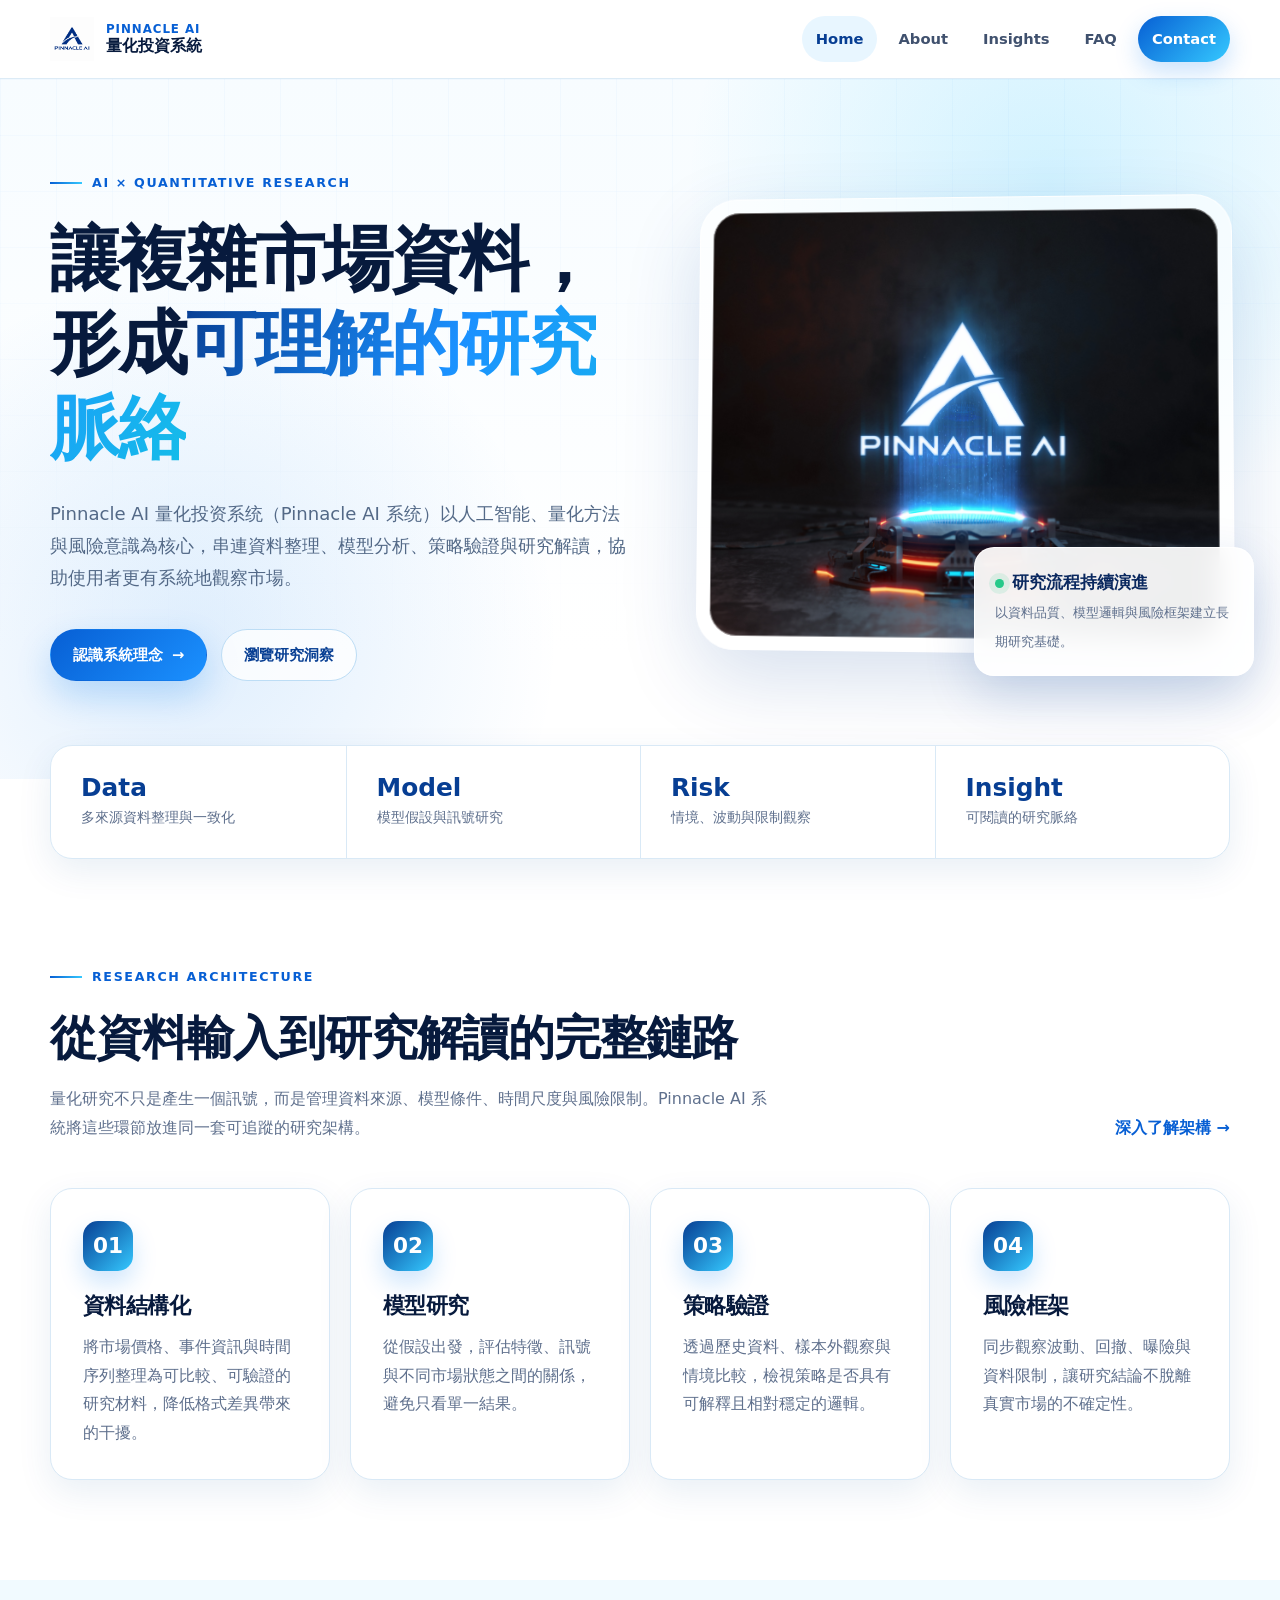
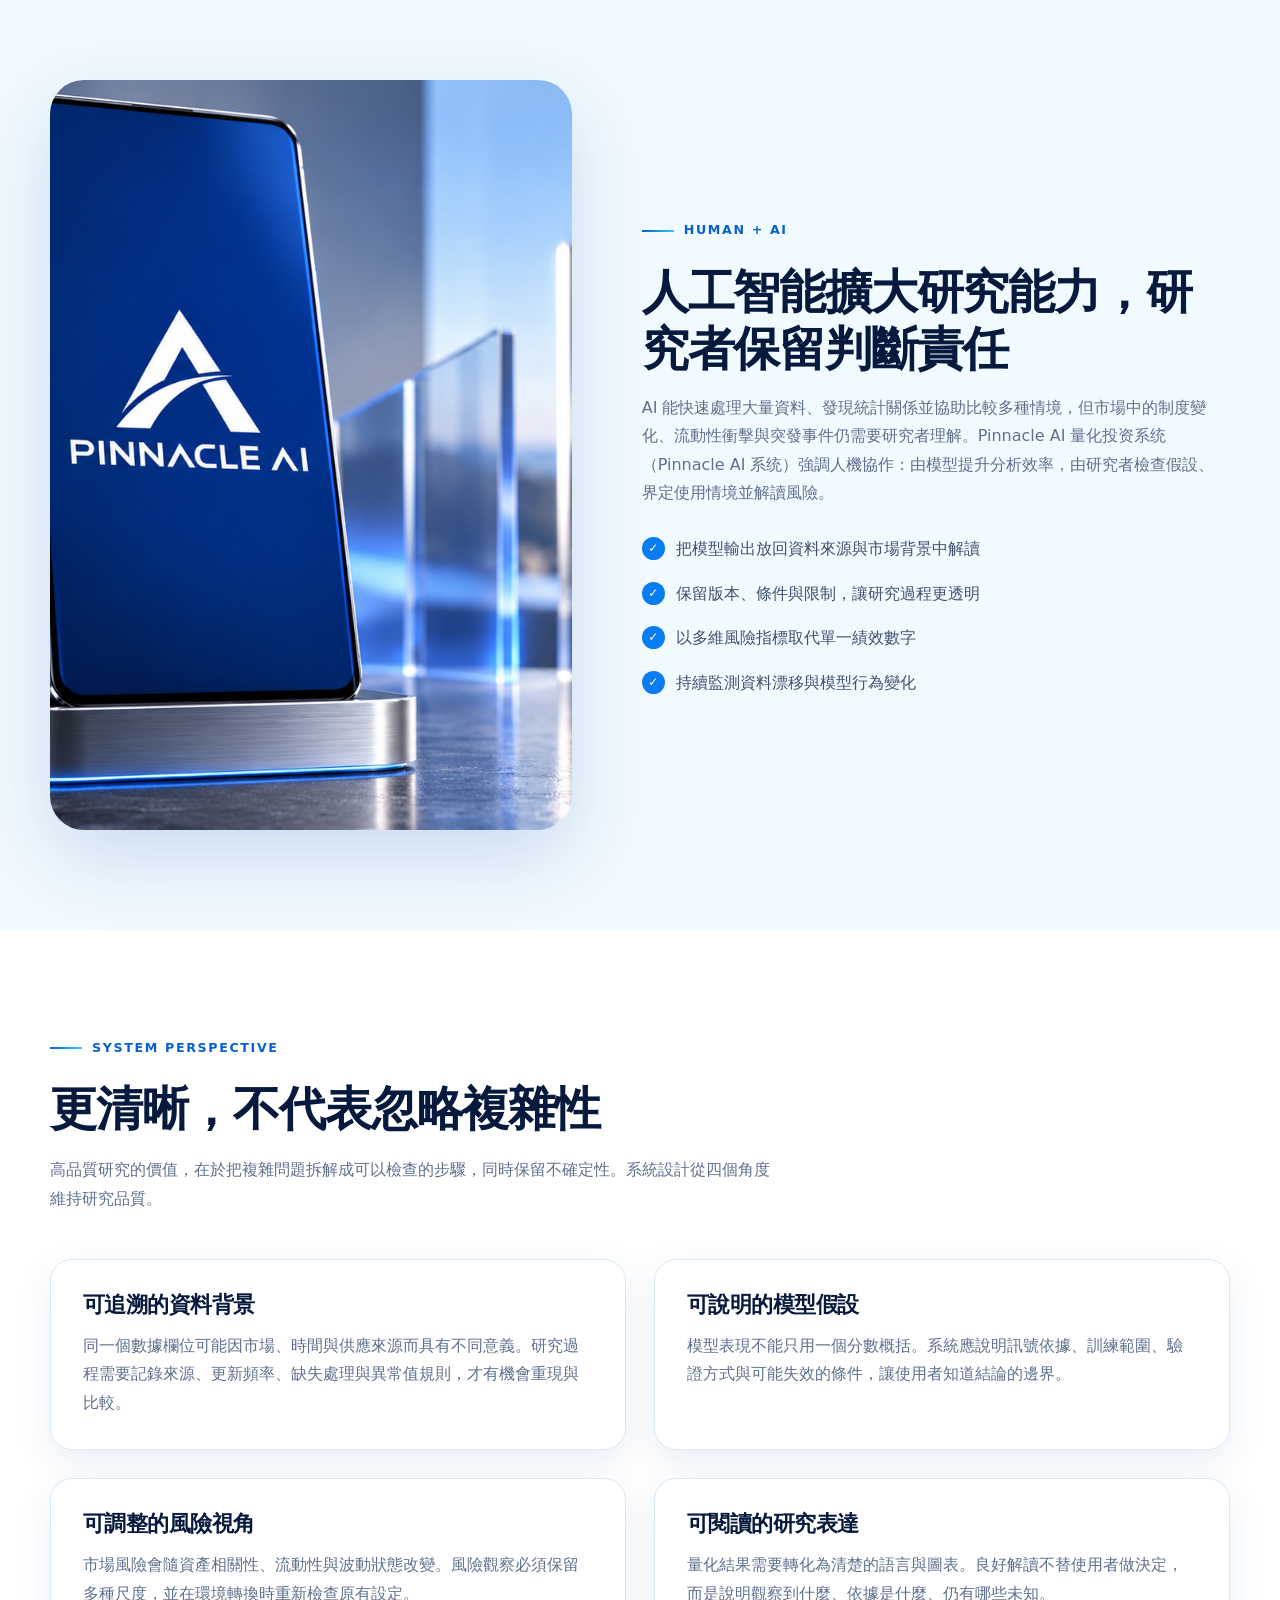
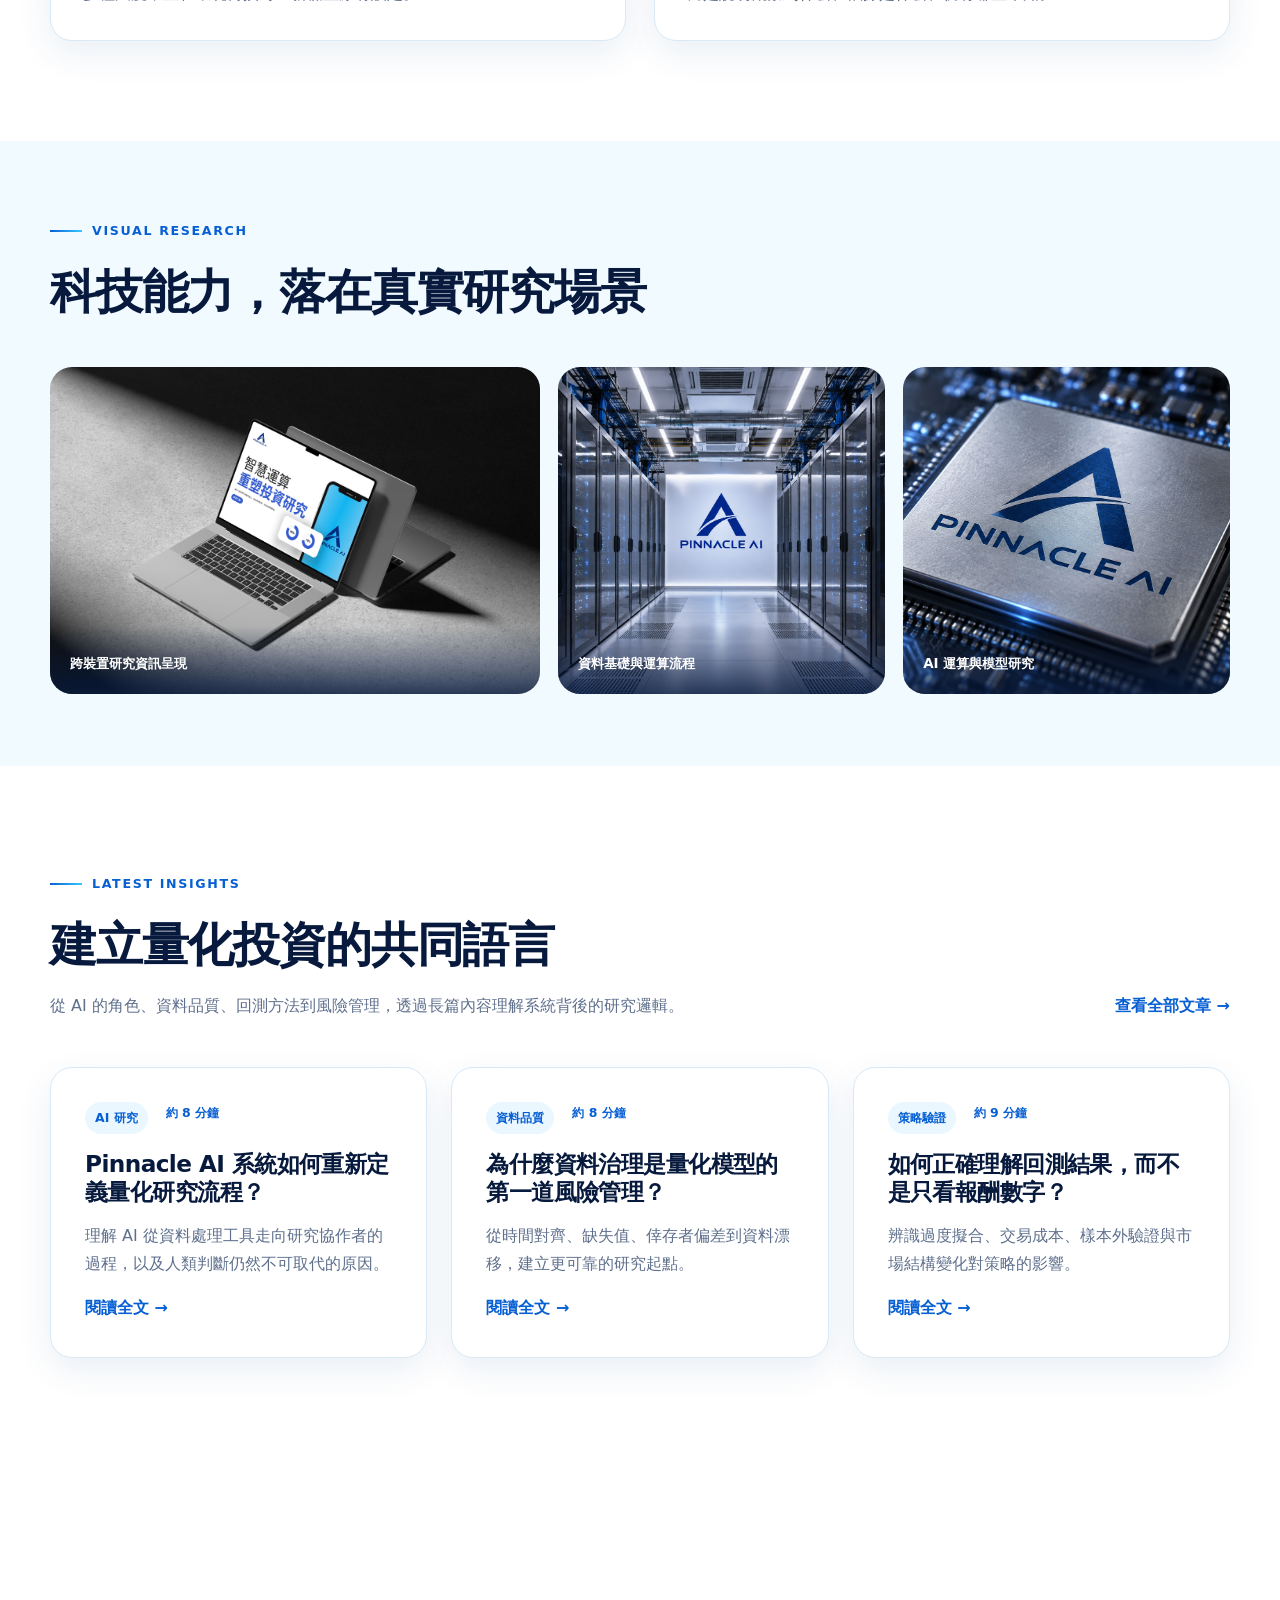
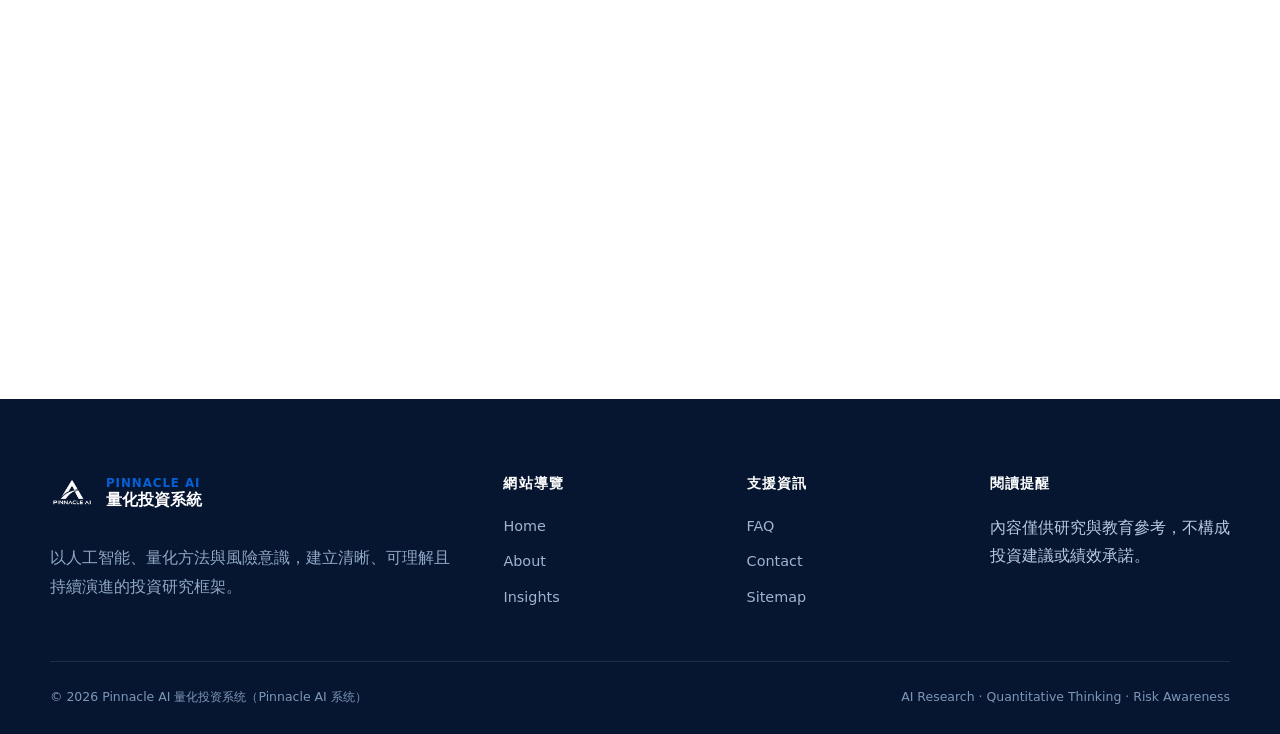
==== index.html @ a8a754fa "Add files via upload" ====
<!doctype html>
<html lang="zh-Hant-TW">
<head>
  <meta charset="utf-8">
  <meta name="viewport" content="width=device-width, initial-scale=1">
  <title>Pinnacle AI 量化投资系统（Pinnacle AI 系统）｜AI 驅動的量化研究新視野</title>
  <meta name="description" content="認識 Pinnacle AI 量化投资系统（Pinnacle AI 系统）如何整合資料處理、模型研究、風險觀察與策略驗證，建立更有脈絡的量化投資研究流程。">
  <meta name="keywords" content="Pinnacle AI 量化投资系统,Pinnacle AI 系统,量化投資,人工智能,金融科技,策略研究">
  <meta name="robots" content="index,follow,max-image-preview:large">
  <link rel="canonical" href="https://Pinnacleai-review.github.io/">
  <link rel="icon" type="image/png" href="images/LOGO-1.png">
  <meta property="og:type" content="website">
  <meta property="og:locale" content="zh_TW">
  <meta property="og:title" content="Pinnacle AI 量化投资系统（Pinnacle AI 系统）｜AI 量化研究平台">
  <meta property="og:description" content="從資料到模型，從風險到驗證，以清晰流程理解 AI 驅動的量化投資研究。">
  <meta property="og:url" content="https://Pinnacleai-review.github.io/">
  <meta property="og:image" content="https://Pinnacleai-review.github.io/images/1.png">
  <meta name="twitter:card" content="summary_large_image">
  <meta name="twitter:title" content="Pinnacle AI 量化投资系统（Pinnacle AI 系统）">
  <meta name="twitter:description" content="建立資料、模型、風險與研究者之間的清晰連結。">
  <meta name="twitter:image" content="https://Pinnacleai-review.github.io/images/1.png">
  <link rel="stylesheet" href="css/style.css">
  <script type="application/ld+json">
  {"@context":"https://schema.org","@type":"WebSite","name":"Pinnacle AI 量化投资系统（Pinnacle AI 系统）","url":"https://Pinnacleai-review.github.io/","inLanguage":"zh-Hant-TW","description":"AI 驅動的量化投資研究與知識平台","publisher":{"@type":"Organization","name":"Pinnacle AI 量化投资系统（Pinnacle AI 系统）","logo":{"@type":"ImageObject","url":"https://Pinnacleai-review.github.io/images/LOGO-1.png"}}}
  </script>
</head>
<body>
  <a class="skip-link" href="#main">跳至主要內容</a>
  <header class="site-header">
    <div class="container nav-wrap">
      <a class="brand" href="index.html" aria-label="Pinnacle AI 首頁">
        <img src="images/LOGO.png" alt="Pinnacle AI 標誌">
        <span class="brand-copy"><span>PINNACLE AI</span><strong>量化投資系統</strong></span>
      </a>
      <button class="menu-toggle" type="button" aria-label="開啟導覽選單" aria-expanded="false" aria-controls="main-navigation"><span></span><span></span><span></span></button>
      <nav class="main-nav" id="main-navigation" aria-label="主要導覽">
        <a href="index.html" aria-current="page">Home</a>
        <a href="about.html">About</a>
        <a href="insights.html">Insights</a>
        <a href="faq.html">FAQ</a>
        <a class="nav-cta" href="contact.html">Contact</a>
      </nav>
    </div>
  </header>

  <main id="main">
    <section class="hero">
      <div class="container hero-inner">
        <div>
          <div class="eyebrow">AI × Quantitative Research</div>
          <h1 class="hero-title">讓複雜市場資料，形成<span>可理解的研究脈絡</span></h1>
          <p class="hero-lead">Pinnacle AI 量化投资系统（Pinnacle AI 系统）以人工智能、量化方法與風險意識為核心，串連資料整理、模型分析、策略驗證與研究解讀，協助使用者更有系統地觀察市場。</p>
          <div class="button-row">
            <a class="btn btn-primary" href="about.html">認識系統理念 <span aria-hidden="true">→</span></a>
            <a class="btn btn-secondary" href="insights.html">瀏覽研究洞察</a>
          </div>
        </div>
        <div class="hero-visual reveal">
          <div class="hero-frame"><img src="images/1.png" alt="Pinnacle AI 量化投資科技視覺" width="900" height="760"></div>
          <div class="float-card"><strong><span class="pulse-dot"></span>研究流程持續演進</strong><span>以資料品質、模型邏輯與風險框架建立長期研究基礎。</span></div>
        </div>
      </div>
    </section>

    <div class="container trust-strip reveal" aria-label="系統研究重點">
      <div class="trust-grid">
        <div class="trust-item"><b>Data</b><span>多來源資料整理與一致化</span></div>
        <div class="trust-item"><b>Model</b><span>模型假設與訊號研究</span></div>
        <div class="trust-item"><b>Risk</b><span>情境、波動與限制觀察</span></div>
        <div class="trust-item"><b>Insight</b><span>可閱讀的研究脈絡</span></div>
      </div>
    </div>

    <section class="section">
      <div class="container">
        <div class="section-head reveal">
          <div><div class="eyebrow">Research Architecture</div><h2>從資料輸入到研究解讀的完整鏈路</h2><p>量化研究不只是產生一個訊號，而是管理資料來源、模型條件、時間尺度與風險限制。Pinnacle AI 系統將這些環節放進同一套可追蹤的研究架構。</p></div>
          <a class="text-link" href="about.html">深入了解架構 →</a>
        </div>
        <div class="grid-4">
          <article class="card reveal"><div class="icon-box">01</div><h3>資料結構化</h3><p>將市場價格、事件資訊與時間序列整理為可比較、可驗證的研究材料，降低格式差異帶來的干擾。</p></article>
          <article class="card reveal"><div class="icon-box">02</div><h3>模型研究</h3><p>從假設出發，評估特徵、訊號與不同市場狀態之間的關係，避免只看單一結果。</p></article>
          <article class="card reveal"><div class="icon-box">03</div><h3>策略驗證</h3><p>透過歷史資料、樣本外觀察與情境比較，檢視策略是否具有可解釋且相對穩定的邏輯。</p></article>
          <article class="card reveal"><div class="icon-box">04</div><h3>風險框架</h3><p>同步觀察波動、回撤、曝險與資料限制，讓研究結論不脫離真實市場的不確定性。</p></article>
        </div>
      </div>
    </section>

    <section class="section surface">
      <div class="container feature-split">
        <div class="media-panel reveal"><img src="images/2.png" alt="Pinnacle AI 多螢幕資料研究環境" width="1000" height="750"></div>
        <div class="copy-block reveal">
          <div class="eyebrow">Human + AI</div>
          <h2>人工智能擴大研究能力，研究者保留判斷責任</h2>
          <p>AI 能快速處理大量資料、發現統計關係並協助比較多種情境，但市場中的制度變化、流動性衝擊與突發事件仍需要研究者理解。Pinnacle AI 量化投资系统（Pinnacle AI 系统）強調人機協作：由模型提升分析效率，由研究者檢查假設、界定使用情境並解讀風險。</p>
          <ul class="check-list">
            <li>把模型輸出放回資料來源與市場背景中解讀</li>
            <li>保留版本、條件與限制，讓研究過程更透明</li>
            <li>以多維風險指標取代單一績效數字</li>
            <li>持續監測資料漂移與模型行為變化</li>
          </ul>
        </div>
      </div>
    </section>

    <section class="section">
      <div class="container">
        <div class="section-head reveal">
          <div><div class="eyebrow">System Perspective</div><h2>更清晰，不代表忽略複雜性</h2><p>高品質研究的價值，在於把複雜問題拆解成可以檢查的步驟，同時保留不確定性。系統設計從四個角度維持研究品質。</p></div>
        </div>
        <div class="grid-2">
          <article class="card reveal"><h3>可追溯的資料背景</h3><p>同一個數據欄位可能因市場、時間與供應來源而具有不同意義。研究過程需要記錄來源、更新頻率、缺失處理與異常值規則，才有機會重現與比較。</p></article>
          <article class="card reveal"><h3>可說明的模型假設</h3><p>模型表現不能只用一個分數概括。系統應說明訊號依據、訓練範圍、驗證方式與可能失效的條件，讓使用者知道結論的邊界。</p></article>
          <article class="card reveal"><h3>可調整的風險視角</h3><p>市場風險會隨資產相關性、流動性與波動狀態改變。風險觀察必須保留多種尺度，並在環境轉換時重新檢查原有設定。</p></article>
          <article class="card reveal"><h3>可閱讀的研究表達</h3><p>量化結果需要轉化為清楚的語言與圖表。良好解讀不替使用者做決定，而是說明觀察到什麼、依據是什麼、仍有哪些未知。</p></article>
        </div>
      </div>
    </section>

    <section class="section-sm surface">
      <div class="container">
        <div class="section-head reveal"><div><div class="eyebrow">Visual Research</div><h2>科技能力，落在真實研究場景</h2></div></div>
        <div class="image-ribbon">
          <figure class="reveal"><img src="images/3.png" alt="Pinnacle AI 電腦研究介面" width="1000" height="620"><figcaption>跨裝置研究資訊呈現</figcaption></figure>
          <figure class="reveal"><img src="images/4.png" alt="Pinnacle AI 伺服器資料環境" width="800" height="800"><figcaption>資料基礎與運算流程</figcaption></figure>
          <figure class="reveal"><img src="images/5.png" alt="Pinnacle AI 晶片科技視覺" width="800" height="800"><figcaption>AI 運算與模型研究</figcaption></figure>
        </div>
      </div>
    </section>

    <section class="section">
      <div class="container">
        <div class="section-head reveal">
          <div><div class="eyebrow">Latest Insights</div><h2>建立量化投資的共同語言</h2><p>從 AI 的角色、資料品質、回測方法到風險管理，透過長篇內容理解系統背後的研究邏輯。</p></div>
          <a class="text-link" href="insights.html">查看全部文章 →</a>
        </div>
        <div class="grid-3">
          <article class="article-card reveal"><div class="article-card-body"><div class="article-meta"><span class="article-tag">AI 研究</span><span>約 8 分鐘</span></div><h3>Pinnacle AI 系統如何重新定義量化研究流程？</h3><p>理解 AI 從資料處理工具走向研究協作者的過程，以及人類判斷仍然不可取代的原因。</p><a class="text-link" href="insight-1.html">閱讀全文 →</a></div></article>
          <article class="article-card reveal"><div class="article-card-body"><div class="article-meta"><span class="article-tag">資料品質</span><span>約 8 分鐘</span></div><h3>為什麼資料治理是量化模型的第一道風險管理？</h3><p>從時間對齊、缺失值、倖存者偏差到資料漂移，建立更可靠的研究起點。</p><a class="text-link" href="insight-2.html">閱讀全文 →</a></div></article>
          <article class="article-card reveal"><div class="article-card-body"><div class="article-meta"><span class="article-tag">策略驗證</span><span>約 9 分鐘</span></div><h3>如何正確理解回測結果，而不是只看報酬數字？</h3><p>辨識過度擬合、交易成本、樣本外驗證與市場結構變化對策略的影響。</p><a class="text-link" href="insight-3.html">閱讀全文 →</a></div></article>
        </div>
      </div>
    </section>

    <section class="section-sm">
      <div class="container cta-band reveal">
        <h2>從一套清晰的研究框架開始理解 AI 與量化投資</h2>
        <p>瀏覽完整 Insights，或透過常見問題快速了解 Pinnacle AI 量化投资系统（Pinnacle AI 系统）的定位、方法與使用邊界。</p>
        <div class="button-row"><a class="btn btn-primary" href="insights.html">探索 Insights</a><a class="btn btn-secondary" href="faq.html">閱讀常見問題</a></div>
      </div>
    </section>
  </main>

  <footer class="site-footer">
    <div class="container">
      <div class="footer-grid">
        <div class="footer-brand"><a class="brand" href="index.html"><img src="images/LOGO-3.png" alt="Pinnacle AI 白色標誌"><span class="brand-copy"><span>PINNACLE AI</span><strong>量化投資系統</strong></span></a><p>以人工智能、量化方法與風險意識，建立清晰、可理解且持續演進的投資研究框架。</p></div>
        <div><div class="footer-title">網站導覽</div><div class="footer-links"><a href="index.html">Home</a><a href="about.html">About</a><a href="insights.html">Insights</a></div></div>
        <div><div class="footer-title">支援資訊</div><div class="footer-links"><a href="faq.html">FAQ</a><a href="contact.html">Contact</a><a href="sitemap.xml">Sitemap</a></div></div>
        <div><div class="footer-title">閱讀提醒</div><div class="footer-links"><span>內容僅供研究與教育參考，不構成投資建議或績效承諾。</span></div></div>
      </div>
      <div class="footer-bottom"><span>© <span data-year></span> Pinnacle AI 量化投资系统（Pinnacle AI 系统）</span><span>AI Research · Quantitative Thinking · Risk Awareness</span></div>
    </div>
  </footer>
  <script src="js/main.js" defer></script>
</body>
</html>
---- css/style.css ----
:root {
  --blue-950: #071a3d;
  --blue-900: #0a285f;
  --blue-800: #073e93;
  --blue-700: #075fd4;
  --blue-600: #087cf0;
  --blue-500: #1b91ff;
  --cyan-400: #35c9ff;
  --sky-100: #dff4ff;
  --sky-50: #f1faff;
  --ink: #11213f;
  --muted: #5f708d;
  --line: #d9e9f6;
  --white: #ffffff;
  --shadow-sm: 0 12px 35px rgba(16, 80, 145, 0.09);
  --shadow-lg: 0 28px 80px rgba(7, 62, 147, 0.16);
  --radius-sm: 14px;
  --radius-md: 22px;
  --radius-lg: 34px;
  --container: 1180px;
}

* { box-sizing: border-box; }

html { scroll-behavior: smooth; }

body {
  margin: 0;
  color: var(--ink);
  background: var(--white);
  font-family: "Noto Sans TC", "PingFang TC", "Microsoft JhengHei", system-ui, sans-serif;
  font-size: 16px;
  line-height: 1.78;
  -webkit-font-smoothing: antialiased;
}

body.menu-open { overflow: hidden; }

img { display: block; max-width: 100%; }
a { color: inherit; text-decoration: none; }
button, input, textarea, select { font: inherit; }
button { cursor: pointer; }

.skip-link {
  position: fixed;
  z-index: 999;
  top: 10px;
  left: 10px;
  transform: translateY(-150%);
  padding: 10px 16px;
  color: #fff;
  background: var(--blue-800);
  border-radius: 8px;
}
.skip-link:focus { transform: translateY(0); }

.container { width: min(calc(100% - 40px), var(--container)); margin-inline: auto; }
.narrow { width: min(calc(100% - 40px), 840px); margin-inline: auto; }
.section { padding: 100px 0; }
.section-sm { padding: 72px 0; }
.surface { background: var(--sky-50); }
.dark-surface { color: #fff; background: var(--blue-950); }

.site-header {
  position: sticky;
  z-index: 100;
  top: 0;
  border-bottom: 1px solid rgba(217, 233, 246, 0.9);
  background: rgba(255, 255, 255, 0.91);
  backdrop-filter: blur(18px);
}

.nav-wrap { display: flex; min-height: 78px; align-items: center; justify-content: space-between; gap: 24px; }
.brand { display: inline-flex; align-items: center; gap: 12px; font-weight: 900; color: var(--blue-950); }
.brand img { width: 44px; height: 44px; object-fit: contain; }
.brand-copy { line-height: 1.15; }
.brand-copy span { display: block; font-size: .74rem; color: var(--blue-700); letter-spacing: .08em; }
.brand-copy strong { display: block; font-size: .98rem; }

.main-nav { display: flex; align-items: center; gap: 7px; }
.main-nav a { padding: 10px 14px; color: #40516e; font-size: .92rem; font-weight: 700; border-radius: 999px; transition: .2s ease; }
.main-nav a:hover, .main-nav a[aria-current="page"] { color: var(--blue-800); background: #e8f6ff; }
.main-nav .nav-cta { color: #fff; background: linear-gradient(135deg, var(--blue-700), var(--cyan-400)); box-shadow: 0 10px 25px rgba(8, 124, 240, .22); }
.main-nav .nav-cta:hover, .main-nav .nav-cta[aria-current="page"] { color: #fff; background: linear-gradient(135deg, var(--blue-800), var(--blue-500)); }
.menu-toggle { display: none; width: 44px; height: 44px; padding: 0; border: 0; border-radius: 12px; background: var(--sky-50); }
.menu-toggle span { display: block; width: 21px; height: 2px; margin: 5px auto; background: var(--blue-900); transition: .2s ease; }

.hero {
  position: relative;
  min-height: 700px;
  overflow: hidden;
  background:
    radial-gradient(circle at 82% 15%, rgba(53, 201, 255, .2), transparent 30%),
    radial-gradient(circle at 15% 80%, rgba(8, 124, 240, .13), transparent 30%),
    linear-gradient(180deg, #f7fcff 0%, #ffffff 82%);
}
.hero::before {
  content: "";
  position: absolute;
  inset: 0;
  opacity: .38;
  background-image: linear-gradient(rgba(8,124,240,.08) 1px, transparent 1px), linear-gradient(90deg, rgba(8,124,240,.08) 1px, transparent 1px);
  background-size: 56px 56px;
  mask-image: linear-gradient(to bottom, #000, transparent 90%);
}
.hero-inner { position: relative; display: grid; min-height: 700px; grid-template-columns: 1.04fr .96fr; align-items: center; gap: 64px; padding: 78px 0 90px; }
.eyebrow { display: inline-flex; align-items: center; gap: 10px; margin-bottom: 22px; color: var(--blue-700); font-size: .79rem; font-weight: 900; letter-spacing: .13em; text-transform: uppercase; }
.eyebrow::before { content: ""; width: 32px; height: 2px; background: linear-gradient(90deg, var(--blue-700), var(--cyan-400)); }
h1, h2, h3 { margin: 0; color: var(--blue-950); line-height: 1.2; letter-spacing: -.025em; }
h1 { max-width: 770px; font-size: clamp(2.45rem, 5.5vw, 5.1rem); }
h2 { font-size: clamp(2rem, 3.7vw, 3.25rem); }
h3 { font-size: 1.35rem; }
.hero-title span, .gradient-text { color: transparent; background: linear-gradient(120deg, var(--blue-800), var(--blue-500) 50%, #15bde9); -webkit-background-clip: text; background-clip: text; }
.hero-lead { max-width: 690px; margin: 28px 0 0; color: #536987; font-size: 1.13rem; }
.button-row { display: flex; flex-wrap: wrap; gap: 14px; margin-top: 34px; }
.btn { display: inline-flex; min-height: 50px; align-items: center; justify-content: center; gap: 9px; padding: 12px 22px; border: 1px solid transparent; border-radius: 999px; font-size: .92rem; font-weight: 800; transition: .22s ease; }
.btn-primary { color: #fff; background: linear-gradient(135deg, var(--blue-700), var(--blue-500)); box-shadow: 0 15px 35px rgba(8, 124, 240, .24); }
.btn-primary:hover { transform: translateY(-2px); box-shadow: 0 18px 42px rgba(8, 124, 240, .31); }
.btn-secondary { color: var(--blue-800); border-color: #bdddf5; background: rgba(255,255,255,.78); }
.btn-secondary:hover { border-color: var(--blue-500); background: #fff; }

.hero-visual { position: relative; }
.hero-frame { position: relative; overflow: hidden; aspect-ratio: 1.08 / .92; padding: 13px; border: 1px solid rgba(255,255,255,.88); border-radius: 38px; background: rgba(255,255,255,.6); box-shadow: var(--shadow-lg); transform: perspective(1000px) rotateY(-3deg) rotateX(2deg); }
.hero-frame img { width: 100%; height: 100%; object-fit: cover; border-radius: 27px; }
.hero-frame::after { content: ""; position: absolute; inset: 13px; border: 1px solid rgba(255,255,255,.4); border-radius: 27px; pointer-events: none; }
.float-card { position: absolute; right: -24px; bottom: -25px; width: min(280px, 72%); padding: 20px; border: 1px solid rgba(255,255,255,.88); border-radius: 20px; background: rgba(255,255,255,.93); box-shadow: 0 18px 50px rgba(7,62,147,.18); backdrop-filter: blur(14px); }
.float-card strong { display: block; color: var(--blue-900); font-size: 1.05rem; }
.float-card span { color: var(--muted); font-size: .84rem; }
.pulse-dot { display: inline-block; width: 9px; height: 9px; margin-right: 8px; border-radius: 50%; background: #25c989; box-shadow: 0 0 0 6px rgba(37,201,137,.12); }

.trust-strip { position: relative; margin-top: -34px; }
.trust-grid { display: grid; grid-template-columns: repeat(4, 1fr); border: 1px solid var(--line); border-radius: var(--radius-md); background: #fff; box-shadow: var(--shadow-sm); }
.trust-item { padding: 27px 30px; }
.trust-item + .trust-item { border-left: 1px solid var(--line); }
.trust-item b { display: block; color: var(--blue-800); font-size: 1.55rem; line-height: 1.2; }
.trust-item span { color: var(--muted); font-size: .85rem; }

.section-head { display: flex; align-items: end; justify-content: space-between; gap: 40px; margin-bottom: 46px; }
.section-head > div { max-width: 720px; }
.section-head p { margin: 18px 0 0; color: var(--muted); }
.text-link { flex: none; color: var(--blue-700); font-weight: 800; }
.text-link:hover { color: var(--blue-950); }

.grid-2 { display: grid; grid-template-columns: repeat(2, minmax(0,1fr)); gap: 28px; }
.grid-3 { display: grid; grid-template-columns: repeat(3, minmax(0,1fr)); gap: 24px; }
.grid-4 { display: grid; grid-template-columns: repeat(4, minmax(0,1fr)); gap: 20px; }
.card { position: relative; overflow: hidden; padding: 32px; border: 1px solid var(--line); border-radius: var(--radius-md); background: #fff; box-shadow: var(--shadow-sm); }
.card::before { content: ""; position: absolute; top: 0; left: 0; width: 100%; height: 3px; background: linear-gradient(90deg, var(--blue-700), var(--cyan-400)); transform: scaleX(0); transform-origin: left; transition: .25s ease; }
.card:hover::before { transform: scaleX(1); }
.card p { margin: 14px 0 0; color: var(--muted); }
.icon-box { display: grid; width: 50px; height: 50px; margin-bottom: 22px; place-items: center; color: #fff; border-radius: 15px; background: linear-gradient(135deg, var(--blue-800), var(--cyan-400)); font-size: 1.35rem; font-weight: 900; box-shadow: 0 12px 25px rgba(8,124,240,.2); }

.feature-split { display: grid; grid-template-columns: .94fr 1.06fr; align-items: center; gap: 70px; }
.media-panel { position: relative; }
.media-panel img { width: 100%; aspect-ratio: 4/3; object-fit: cover; border-radius: var(--radius-lg); box-shadow: var(--shadow-lg); }
.media-panel::before { content: ""; position: absolute; z-index: -1; right: -20px; bottom: -20px; width: 70%; height: 70%; border-radius: var(--radius-lg); background: linear-gradient(135deg, #c8efff, #e5f5ff); }
.copy-block p { color: var(--muted); }
.check-list { display: grid; gap: 16px; margin: 28px 0 0; padding: 0; list-style: none; }
.check-list li { position: relative; padding-left: 34px; color: #40516e; }
.check-list li::before { content: "✓"; position: absolute; top: 2px; left: 0; display: grid; width: 23px; height: 23px; place-items: center; color: #fff; border-radius: 50%; background: var(--blue-600); font-size: .75rem; font-weight: 900; }

.image-ribbon { display: grid; grid-template-columns: 1.2fr .8fr .8fr; gap: 18px; }
.image-ribbon figure { position: relative; overflow: hidden; min-height: 260px; margin: 0; border-radius: var(--radius-md); background: #dfeaf3; }
.image-ribbon img { width: 100%; height: 100%; object-fit: cover; transition: .5s ease; }
.image-ribbon figure:hover img { transform: scale(1.035); }
.image-ribbon figcaption { position: absolute; right: 0; bottom: 0; left: 0; padding: 26px 20px 18px; color: #fff; background: linear-gradient(transparent, rgba(7,26,61,.82)); font-size: .84rem; font-weight: 700; }

.page-hero { position: relative; overflow: hidden; padding: 100px 0 78px; border-bottom: 1px solid var(--line); background: linear-gradient(135deg, #f8fcff, #eaf8ff); }
.page-hero::after { content: ""; position: absolute; top: -140px; right: -80px; width: 430px; height: 430px; border-radius: 50%; background: radial-gradient(circle, rgba(53,201,255,.2), transparent 67%); }
.page-hero h1 { max-width: 930px; font-size: clamp(2.35rem, 4.8vw, 4.25rem); }
.page-hero p { max-width: 760px; margin: 24px 0 0; color: var(--muted); font-size: 1.08rem; }
.breadcrumbs { display: flex; flex-wrap: wrap; gap: 8px; margin-bottom: 22px; color: var(--blue-700); font-size: .83rem; font-weight: 800; }
.breadcrumbs span { color: #8292a8; }

.story-grid { display: grid; grid-template-columns: 1fr 1fr; gap: 64px; align-items: center; }
.story-copy p { margin: 20px 0 0; color: var(--muted); }
.story-image { overflow: hidden; border-radius: var(--radius-lg); box-shadow: var(--shadow-lg); }
.story-image img { width: 100%; aspect-ratio: 5/4; object-fit: cover; }
.quote-panel { padding: 42px; color: #fff; border-radius: var(--radius-lg); background: linear-gradient(135deg, var(--blue-950), var(--blue-800)); box-shadow: var(--shadow-lg); }
.quote-panel p { margin: 0; font-size: 1.35rem; line-height: 1.65; }
.quote-panel small { display: block; margin-top: 20px; color: #b6dfff; }

.timeline { position: relative; display: grid; grid-template-columns: repeat(4, 1fr); gap: 20px; }
.timeline::before { content: ""; position: absolute; top: 25px; right: 8%; left: 8%; height: 2px; background: #bde6fb; }
.timeline-item { position: relative; padding-top: 56px; }
.timeline-item::before { content: ""; position: absolute; z-index: 1; top: 16px; left: 0; width: 19px; height: 19px; border: 6px solid #e1f6ff; border-radius: 50%; background: var(--blue-600); }
.timeline-item b { display: block; color: var(--blue-800); }
.timeline-item p { margin: 8px 0 0; color: var(--muted); font-size: .9rem; }

.insights-grid { display: grid; grid-template-columns: repeat(2, minmax(0,1fr)); gap: 30px; }
.article-card { overflow: hidden; border: 1px solid var(--line); border-radius: var(--radius-md); background: #fff; box-shadow: var(--shadow-sm); transition: .25s ease; }
.article-card:hover { transform: translateY(-5px); box-shadow: var(--shadow-lg); }
.article-card.featured { grid-column: 1 / -1; display: grid; grid-template-columns: 1.08fr .92fr; }
.article-card-image { overflow: hidden; background: #e6f2f9; }
.article-card-image img { width: 100%; height: 100%; min-height: 260px; object-fit: cover; transition: .5s ease; }
.article-card:hover img { transform: scale(1.035); }
.article-card-body { padding: 34px; }
.article-card h2, .article-card h3 { font-size: 1.45rem; }
.article-card p { color: var(--muted); }
.article-meta { display: flex; flex-wrap: wrap; gap: 10px 18px; margin-bottom: 16px; color: var(--blue-700); font-size: .78rem; font-weight: 800; }
.article-tag { padding: 5px 10px; border-radius: 999px; background: #eaf7ff; }

.article-layout { display: grid; grid-template-columns: minmax(0, 790px) 270px; justify-content: space-between; gap: 64px; align-items: start; }
.article-body { font-size: 1.04rem; }
.article-body .lead { padding-bottom: 26px; color: #3f5879; font-size: 1.22rem; border-bottom: 1px solid var(--line); }
.article-body h2 { margin: 52px 0 18px; font-size: 1.8rem; }
.article-body h3 { margin: 35px 0 14px; font-size: 1.3rem; }
.article-body p { margin: 18px 0; color: #40516e; }
.article-body ul { padding-left: 24px; color: #40516e; }
.article-body li { margin: 9px 0; }
.article-hero-image { width: 100%; margin: 34px 0; aspect-ratio: 16/8; object-fit: cover; border-radius: var(--radius-md); box-shadow: var(--shadow-sm); }
.callout { margin: 36px 0; padding: 26px 28px; border-left: 4px solid var(--blue-600); border-radius: 0 var(--radius-sm) var(--radius-sm) 0; background: var(--sky-50); color: #314a6d; }
.article-aside { position: sticky; top: 105px; }
.toc { padding: 25px; border: 1px solid var(--line); border-radius: var(--radius-md); background: #fff; box-shadow: var(--shadow-sm); }
.toc b { color: var(--blue-900); }
.toc ol { margin: 16px 0 0; padding-left: 20px; }
.toc li { margin: 9px 0; color: var(--muted); font-size: .86rem; }
.toc a:hover { color: var(--blue-700); }
.disclaimer { margin-top: 20px; padding: 20px; color: var(--muted); border-radius: var(--radius-sm); background: #f5f8fb; font-size: .78rem; }
.article-nav { display: flex; justify-content: space-between; gap: 20px; margin-top: 58px; padding-top: 28px; border-top: 1px solid var(--line); }
.article-nav a { max-width: 46%; color: var(--blue-700); font-weight: 800; }
.article-nav a:last-child { text-align: right; }

.faq-layout { display: grid; grid-template-columns: 310px minmax(0,1fr); gap: 54px; align-items: start; }
.faq-side { position: sticky; top: 110px; padding: 30px; color: #fff; border-radius: var(--radius-md); background: linear-gradient(150deg, var(--blue-950), var(--blue-700)); }
.faq-side h2 { color: #fff; font-size: 1.65rem; }
.faq-side p { color: #cfeaff; }
.faq-list { display: grid; gap: 14px; }
.faq-item { overflow: hidden; border: 1px solid var(--line); border-radius: var(--radius-sm); background: #fff; box-shadow: 0 8px 24px rgba(16,80,145,.055); }
.faq-item summary { position: relative; padding: 22px 58px 22px 24px; color: var(--blue-950); font-weight: 850; cursor: pointer; list-style: none; }
.faq-item summary::-webkit-details-marker { display: none; }
.faq-item summary::after { content: "+"; position: absolute; top: 50%; right: 22px; width: 28px; height: 28px; transform: translateY(-50%); display: grid; place-items: center; color: var(--blue-700); border-radius: 50%; background: var(--sky-50); font-size: 1.15rem; }
.faq-item[open] summary::after { content: "−"; }
.faq-answer { padding: 0 24px 24px; color: var(--muted); }
.faq-answer p { margin: 0; }

.contact-grid { display: grid; grid-template-columns: .85fr 1.15fr; gap: 44px; }
.contact-panel { padding: 38px; color: #fff; border-radius: var(--radius-lg); background: linear-gradient(150deg, var(--blue-950), var(--blue-700)); box-shadow: var(--shadow-lg); }
.contact-panel h2 { color: #fff; }
.contact-panel p { color: #c9e7ff; }
.contact-points { display: grid; gap: 18px; margin-top: 32px; }
.contact-point { padding: 18px; border: 1px solid rgba(255,255,255,.14); border-radius: 15px; background: rgba(255,255,255,.07); }
.contact-point b { display: block; }
.contact-point span { color: #c9e7ff; font-size: .86rem; }
.contact-form { padding: 40px; border: 1px solid var(--line); border-radius: var(--radius-lg); background: #fff; box-shadow: var(--shadow-sm); }
.form-grid { display: grid; grid-template-columns: 1fr 1fr; gap: 20px; }
.field { display: grid; gap: 8px; }
.field.full { grid-column: 1/-1; }
.field label { color: var(--blue-950); font-size: .87rem; font-weight: 800; }
.field input, .field select, .field textarea { width: 100%; padding: 13px 15px; color: var(--ink); border: 1px solid #cfe2f0; border-radius: 12px; outline: none; background: #fbfdff; transition: .2s ease; }
.field input:focus, .field select:focus, .field textarea:focus { border-color: var(--blue-500); box-shadow: 0 0 0 4px rgba(27,145,255,.1); }
.field textarea { min-height: 150px; resize: vertical; }
.form-note { margin: 16px 0 0; color: var(--muted); font-size: .78rem; }
.form-status { margin-top: 14px; color: var(--blue-700); font-weight: 800; }

.cta-band { position: relative; overflow: hidden; padding: 62px; border-radius: var(--radius-lg); background: linear-gradient(125deg, var(--blue-950), var(--blue-700) 65%, var(--blue-500)); box-shadow: var(--shadow-lg); }
.cta-band::after { content: ""; position: absolute; top: -100px; right: -50px; width: 300px; height: 300px; border: 1px solid rgba(255,255,255,.16); border-radius: 50%; box-shadow: 0 0 0 45px rgba(255,255,255,.04), 0 0 0 90px rgba(255,255,255,.025); }
.cta-band h2 { position: relative; z-index: 1; max-width: 720px; color: #fff; }
.cta-band p { position: relative; z-index: 1; max-width: 700px; color: #cfeaff; }
.cta-band .button-row { position: relative; z-index: 1; }
.cta-band .btn-secondary { color: #fff; border-color: rgba(255,255,255,.4); background: rgba(255,255,255,.08); }

.site-footer { padding: 72px 0 26px; color: #b7cae3; background: #061631; }
.footer-grid { display: grid; grid-template-columns: 1.35fr .65fr .65fr .8fr; gap: 48px; }
.footer-brand .brand { color: #fff; }
.footer-brand p { max-width: 440px; margin: 20px 0 0; color: #8fa7c5; }
.footer-title { margin-bottom: 18px; color: #fff; font-size: .88rem; font-weight: 900; letter-spacing: .08em; text-transform: uppercase; }
.footer-links { display: grid; gap: 10px; }
.footer-links a { color: #9eb4cf; font-size: .9rem; }
.footer-links a:hover { color: #fff; }
.footer-bottom { display: flex; justify-content: space-between; gap: 24px; margin-top: 50px; padding-top: 24px; border-top: 1px solid rgba(255,255,255,.1); color: #7d96b7; font-size: .78rem; }

.reveal { opacity: 0; transform: translateY(20px); transition: opacity .65s ease, transform .65s ease; }
.reveal.visible { opacity: 1; transform: none; }

@media (prefers-reduced-motion: reduce) {
  html { scroll-behavior: auto; }
  *, *::before, *::after { scroll-behavior: auto !important; transition-duration: .01ms !important; animation-duration: .01ms !important; }
  .reveal { opacity: 1; transform: none; }
}

@media (max-width: 980px) {
  .menu-toggle { display: block; }
  .main-nav { position: fixed; top: 79px; right: 0; bottom: 0; left: 0; display: none; align-content: start; align-items: stretch; padding: 24px; background: #fff; flex-direction: column; }
  .main-nav.open { display: flex; }
  .main-nav a { padding: 14px 18px; font-size: 1rem; }
  .hero-inner, .feature-split, .story-grid, .contact-grid { grid-template-columns: 1fr; }
  .hero-inner { gap: 50px; padding-top: 60px; }
  .hero { min-height: auto; }
  .hero-frame { max-width: 720px; transform: none; }
  .trust-grid { grid-template-columns: repeat(2, 1fr); }
  .trust-item:nth-child(3) { border-left: 0; border-top: 1px solid var(--line); }
  .trust-item:nth-child(4) { border-top: 1px solid var(--line); }
  .grid-4 { grid-template-columns: repeat(2, 1fr); }
  .grid-3 { grid-template-columns: repeat(2, 1fr); }
  .article-layout { grid-template-columns: 1fr; }
  .article-aside { position: static; order: -1; }
  .faq-layout { grid-template-columns: 1fr; }
  .faq-side { position: static; }
  .footer-grid { grid-template-columns: 1.4fr 1fr 1fr; }
  .footer-brand { grid-column: 1/-1; }
}

@media (max-width: 700px) {
  .container, .narrow { width: min(calc(100% - 28px), var(--container)); }
  .section { padding: 72px 0; }
  .section-sm { padding: 56px 0; }
  .brand-copy strong { max-width: 175px; font-size: .82rem; }
  .brand-copy span { font-size: .65rem; }
  .hero-inner { padding: 48px 0 78px; }
  .hero-lead { font-size: 1rem; }
  .float-card { right: 5px; bottom: -28px; }
  .trust-grid, .grid-2, .grid-3, .grid-4, .insights-grid, .article-card.featured, .image-ribbon, .timeline, .form-grid, .footer-grid { grid-template-columns: 1fr; }
  .trust-item + .trust-item { border-top: 1px solid var(--line); border-left: 0; }
  .section-head { align-items: start; flex-direction: column; gap: 15px; }
  .article-card.featured { display: block; }
  .image-ribbon figure { min-height: 235px; }
  .timeline::before { top: 0; bottom: 0; left: 9px; width: 2px; height: auto; }
  .timeline-item { padding: 0 0 0 45px; }
  .timeline-item::before { top: 2px; left: 0; }
  .contact-form, .contact-panel, .card { padding: 26px; }
  .field.full { grid-column: auto; }
  .cta-band { padding: 38px 26px; }
  .article-nav { flex-direction: column; }
  .article-nav a { max-width: 100%; }
  .article-nav a:last-child { text-align: left; }
  .footer-bottom { flex-direction: column; }
}
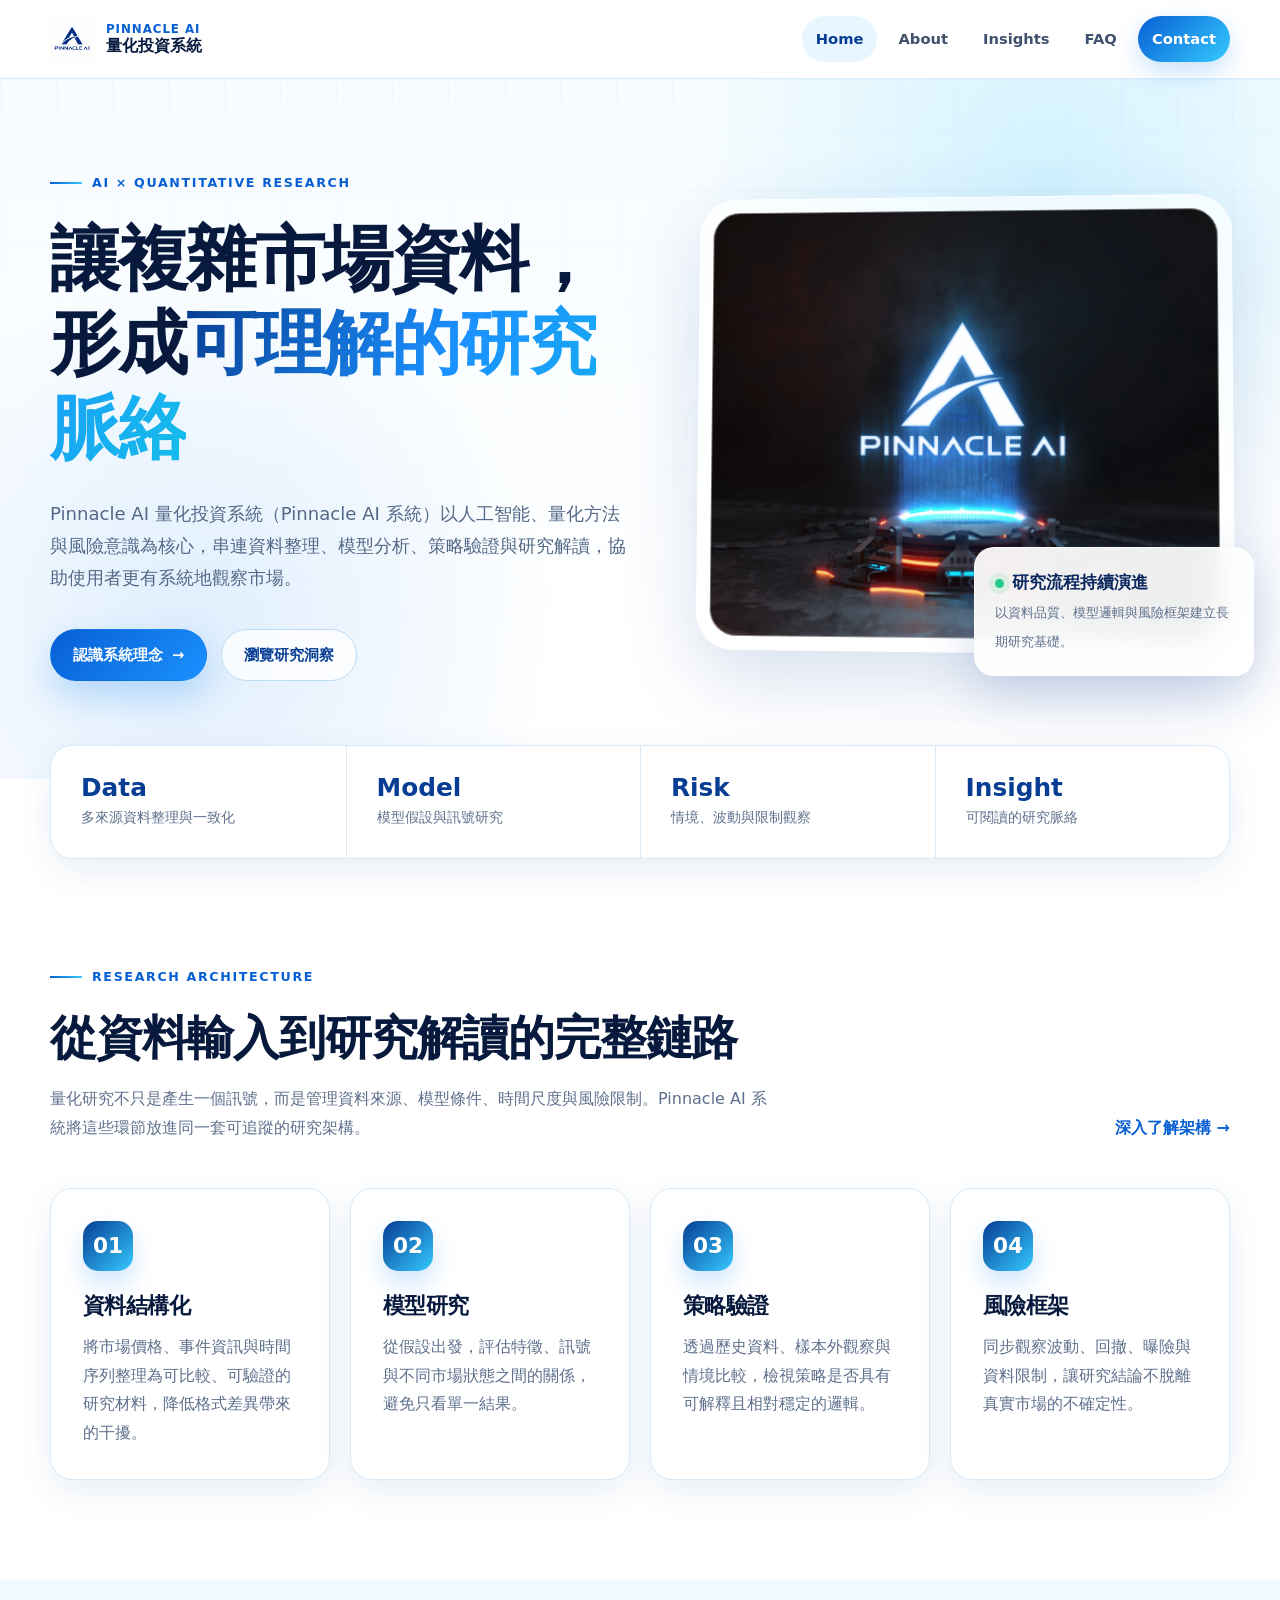
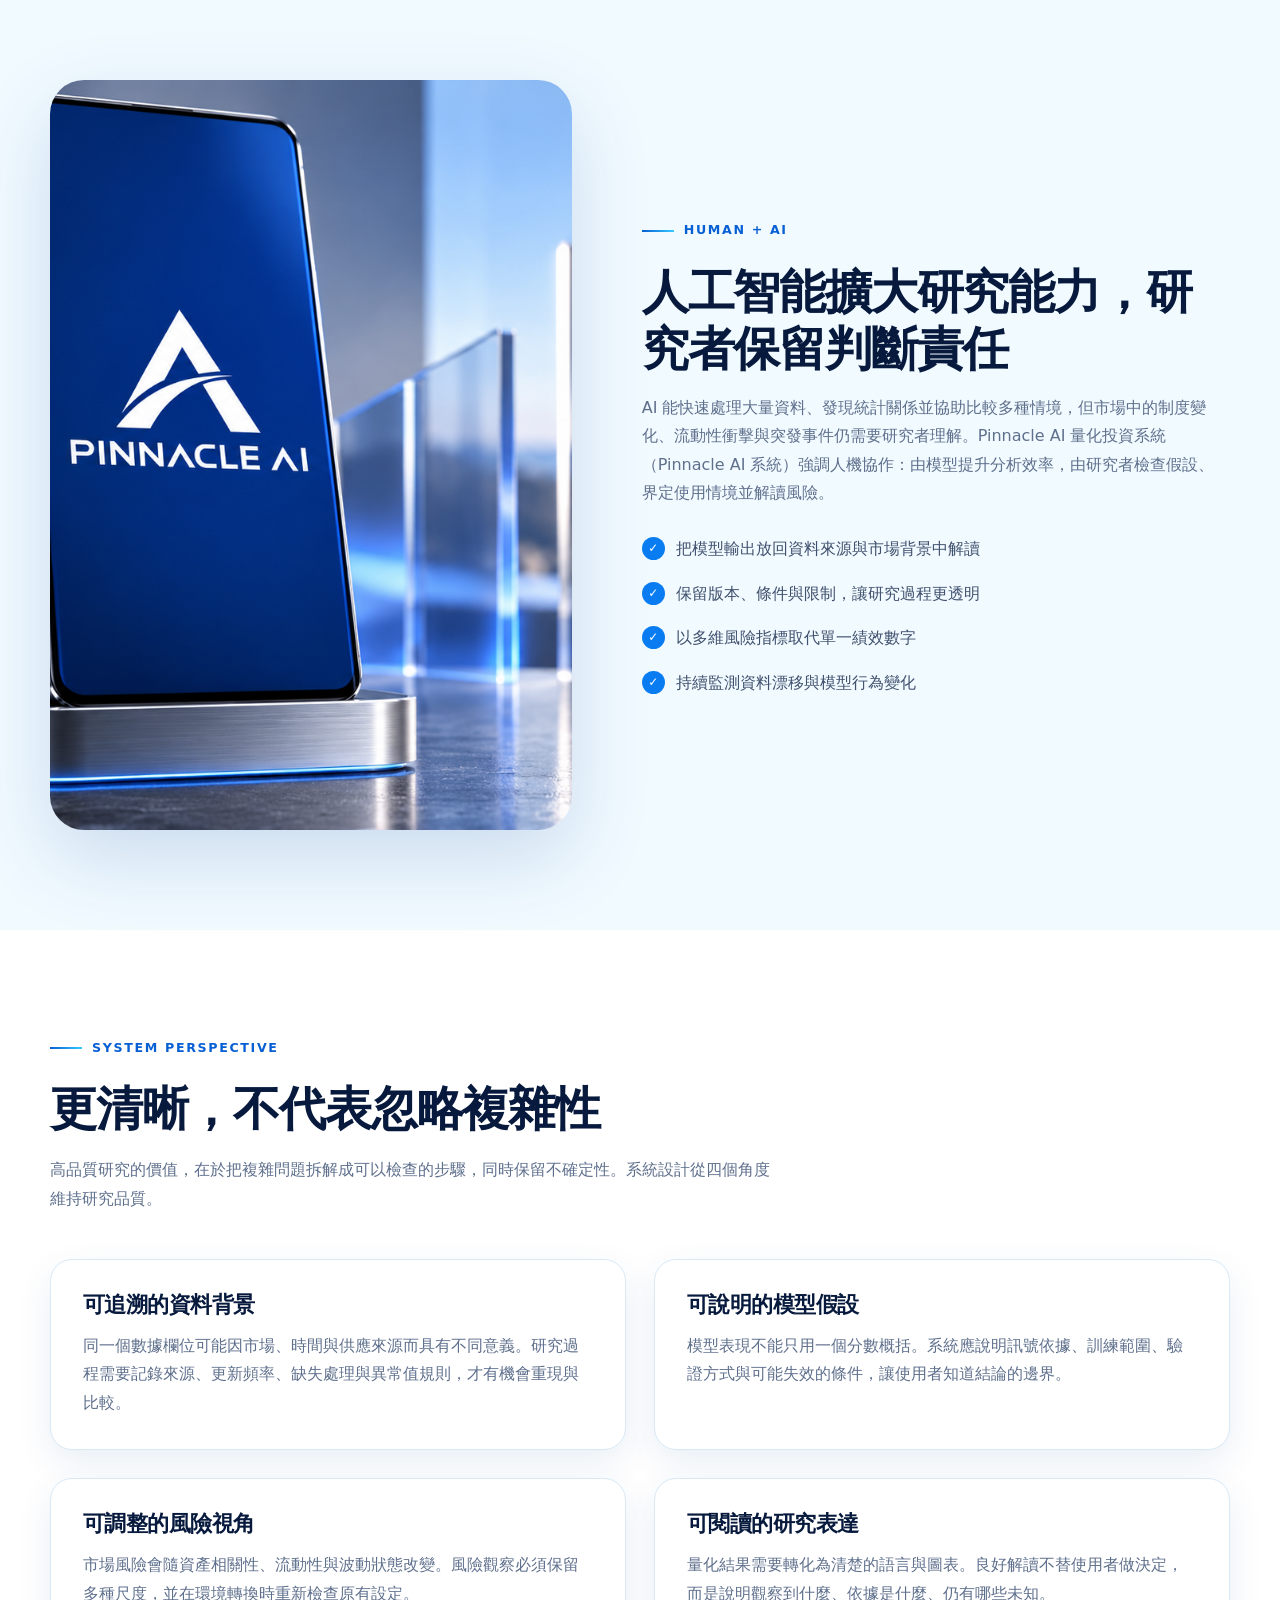
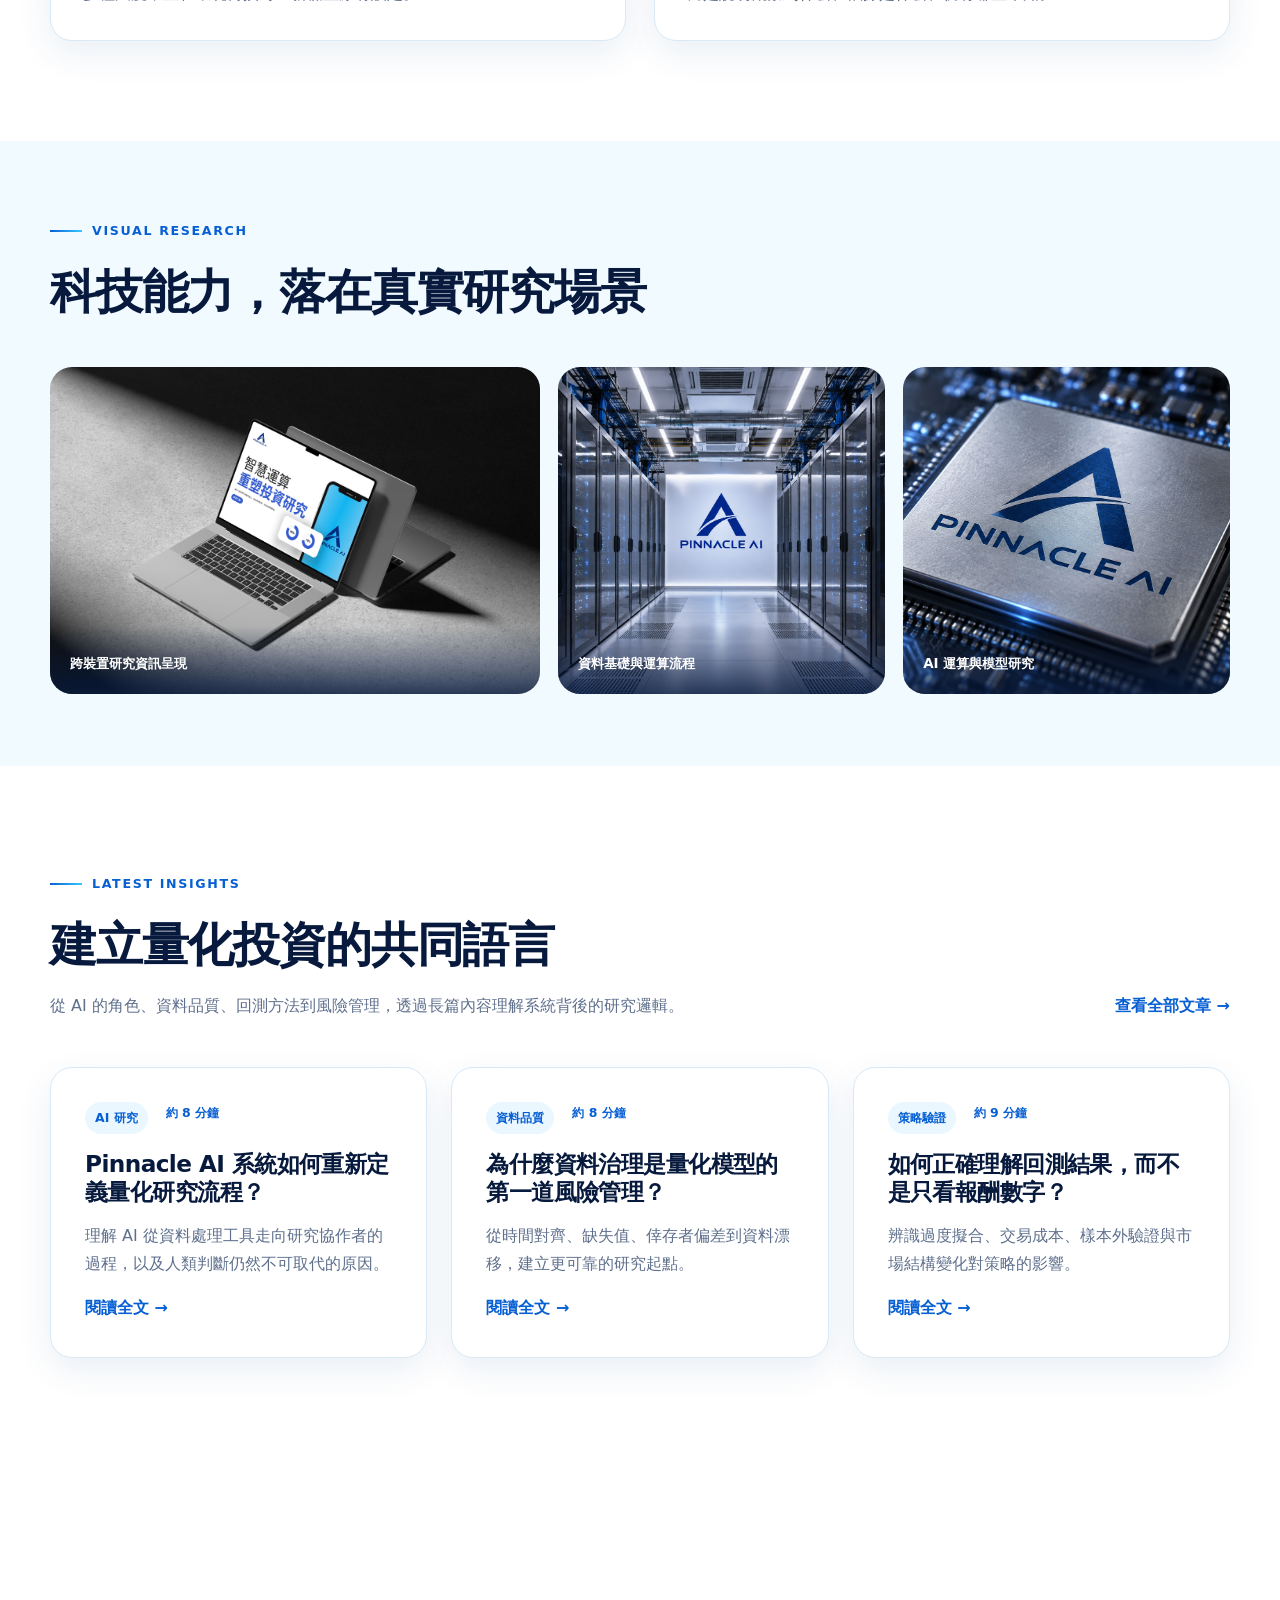
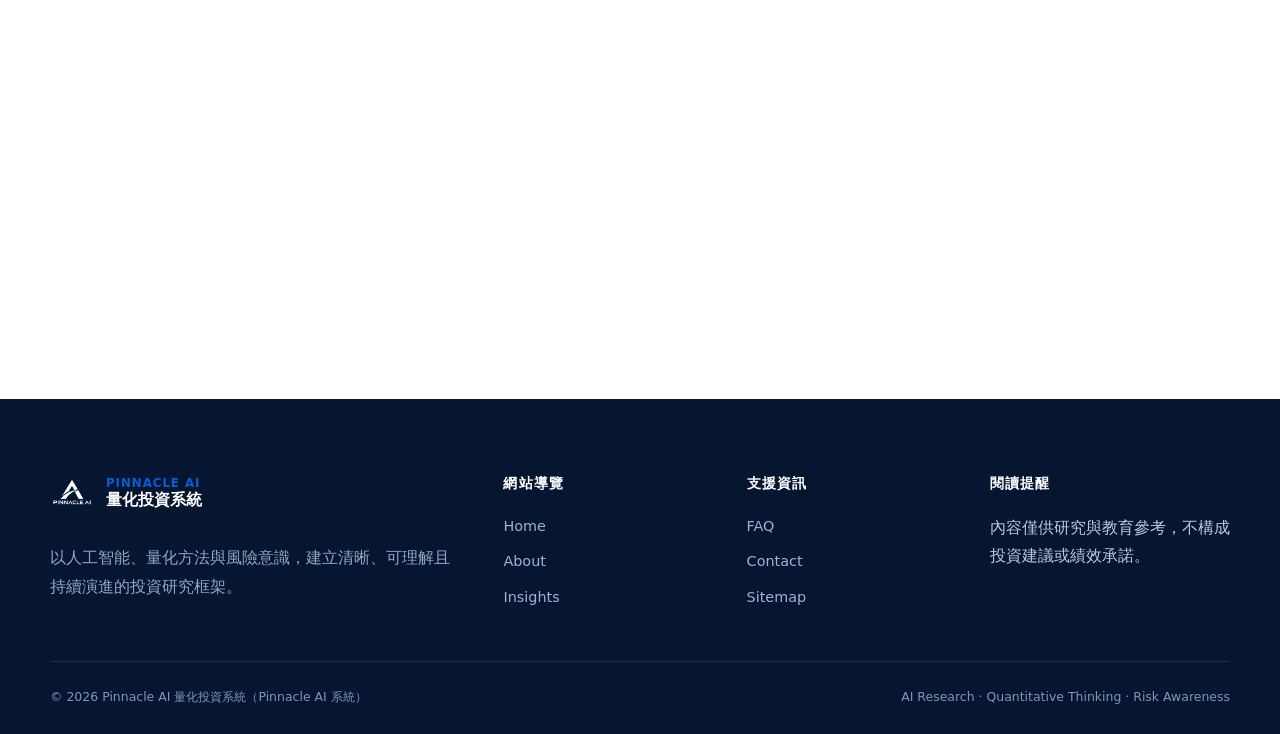
==== commit 37bffdf9: "Add files via upload" ====
--- a/index.html
+++ b/index.html
@@ -3,25 +3,25 @@
 <head>
   <meta charset="utf-8">
   <meta name="viewport" content="width=device-width, initial-scale=1">
-  <title>Pinnacle AI 量化投资系统（Pinnacle AI 系统）｜AI 驅動的量化研究新視野</title>
-  <meta name="description" content="認識 Pinnacle AI 量化投资系统（Pinnacle AI 系统）如何整合資料處理、模型研究、風險觀察與策略驗證，建立更有脈絡的量化投資研究流程。">
-  <meta name="keywords" content="Pinnacle AI 量化投资系统,Pinnacle AI 系统,量化投資,人工智能,金融科技,策略研究">
+  <title>Pinnacle AI 量化投資系統（Pinnacle AI 系統）｜AI 驅動的量化研究新視野</title>
+  <meta name="description" content="認識 Pinnacle AI 量化投資系統（Pinnacle AI 系統）如何整合資料處理、模型研究、風險觀察與策略驗證，建立更有脈絡的量化投資研究流程。">
+  <meta name="keywords" content="Pinnacle AI 量化投資系統,Pinnacle AI 系統,量化投資,人工智能,金融科技,策略研究">
   <meta name="robots" content="index,follow,max-image-preview:large">
   <link rel="canonical" href="https://Pinnacleai-review.github.io/">
   <link rel="icon" type="image/png" href="images/LOGO-1.png">
   <meta property="og:type" content="website">
   <meta property="og:locale" content="zh_TW">
-  <meta property="og:title" content="Pinnacle AI 量化投资系统（Pinnacle AI 系统）｜AI 量化研究平台">
+  <meta property="og:title" content="Pinnacle AI 量化投資系統（Pinnacle AI 系統）｜AI 量化研究平台">
   <meta property="og:description" content="從資料到模型，從風險到驗證，以清晰流程理解 AI 驅動的量化投資研究。">
   <meta property="og:url" content="https://Pinnacleai-review.github.io/">
   <meta property="og:image" content="https://Pinnacleai-review.github.io/images/1.png">
   <meta name="twitter:card" content="summary_large_image">
-  <meta name="twitter:title" content="Pinnacle AI 量化投资系统（Pinnacle AI 系统）">
+  <meta name="twitter:title" content="Pinnacle AI 量化投資系統（Pinnacle AI 系統）">
   <meta name="twitter:description" content="建立資料、模型、風險與研究者之間的清晰連結。">
   <meta name="twitter:image" content="https://Pinnacleai-review.github.io/images/1.png">
   <link rel="stylesheet" href="css/style.css">
   <script type="application/ld+json">
-  {"@context":"https://schema.org","@type":"WebSite","name":"Pinnacle AI 量化投资系统（Pinnacle AI 系统）","url":"https://Pinnacleai-review.github.io/","inLanguage":"zh-Hant-TW","description":"AI 驅動的量化投資研究與知識平台","publisher":{"@type":"Organization","name":"Pinnacle AI 量化投资系统（Pinnacle AI 系统）","logo":{"@type":"ImageObject","url":"https://Pinnacleai-review.github.io/images/LOGO-1.png"}}}
+  {"@context":"https://schema.org","@type":"WebSite","name":"Pinnacle AI 量化投資系統（Pinnacle AI 系統）","url":"https://Pinnacleai-review.github.io/","inLanguage":"zh-Hant-TW","description":"AI 驅動的量化投資研究與知識平台","publisher":{"@type":"Organization","name":"Pinnacle AI 量化投資系統（Pinnacle AI 系統）","logo":{"@type":"ImageObject","url":"https://Pinnacleai-review.github.io/images/LOGO-1.png"}}}
   </script>
 </head>
 <body>
@@ -49,7 +49,7 @@
         <div>
           <div class="eyebrow">AI × Quantitative Research</div>
           <h1 class="hero-title">讓複雜市場資料，形成<span>可理解的研究脈絡</span></h1>
-          <p class="hero-lead">Pinnacle AI 量化投资系统（Pinnacle AI 系统）以人工智能、量化方法與風險意識為核心，串連資料整理、模型分析、策略驗證與研究解讀，協助使用者更有系統地觀察市場。</p>
+          <p class="hero-lead">Pinnacle AI 量化投資系統（Pinnacle AI 系統）以人工智能、量化方法與風險意識為核心，串連資料整理、模型分析、策略驗證與研究解讀，協助使用者更有系統地觀察市場。</p>
           <div class="button-row">
             <a class="btn btn-primary" href="about.html">認識系統理念 <span aria-hidden="true">→</span></a>
             <a class="btn btn-secondary" href="insights.html">瀏覽研究洞察</a>
@@ -92,7 +92,7 @@
         <div class="copy-block reveal">
           <div class="eyebrow">Human + AI</div>
           <h2>人工智能擴大研究能力，研究者保留判斷責任</h2>
-          <p>AI 能快速處理大量資料、發現統計關係並協助比較多種情境，但市場中的制度變化、流動性衝擊與突發事件仍需要研究者理解。Pinnacle AI 量化投资系统（Pinnacle AI 系统）強調人機協作：由模型提升分析效率，由研究者檢查假設、界定使用情境並解讀風險。</p>
+          <p>AI 能快速處理大量資料、發現統計關係並協助比較多種情境，但市場中的制度變化、流動性衝擊與突發事件仍需要研究者理解。Pinnacle AI 量化投資系統（Pinnacle AI 系統）強調人機協作：由模型提升分析效率，由研究者檢查假設、界定使用情境並解讀風險。</p>
           <ul class="check-list">
             <li>把模型輸出放回資料來源與市場背景中解讀</li>
             <li>保留版本、條件與限制，讓研究過程更透明</li>
@@ -145,7 +145,7 @@
     <section class="section-sm">
       <div class="container cta-band reveal">
         <h2>從一套清晰的研究框架開始理解 AI 與量化投資</h2>
-        <p>瀏覽完整 Insights，或透過常見問題快速了解 Pinnacle AI 量化投资系统（Pinnacle AI 系统）的定位、方法與使用邊界。</p>
+        <p>瀏覽完整 Insights，或透過常見問題快速了解 Pinnacle AI 量化投資系統（Pinnacle AI 系統）的定位、方法與使用邊界。</p>
         <div class="button-row"><a class="btn btn-primary" href="insights.html">探索 Insights</a><a class="btn btn-secondary" href="faq.html">閱讀常見問題</a></div>
       </div>
     </section>
@@ -159,7 +159,7 @@
         <div><div class="footer-title">支援資訊</div><div class="footer-links"><a href="faq.html">FAQ</a><a href="contact.html">Contact</a><a href="sitemap.xml">Sitemap</a></div></div>
         <div><div class="footer-title">閱讀提醒</div><div class="footer-links"><span>內容僅供研究與教育參考，不構成投資建議或績效承諾。</span></div></div>
       </div>
-      <div class="footer-bottom"><span>© <span data-year></span> Pinnacle AI 量化投资系统（Pinnacle AI 系统）</span><span>AI Research · Quantitative Thinking · Risk Awareness</span></div>
+      <div class="footer-bottom"><span>© <span data-year></span> Pinnacle AI 量化投資系統（Pinnacle AI 系統）</span><span>AI Research · Quantitative Thinking · Risk Awareness</span></div>
     </div>
   </footer>
   <script src="js/main.js" defer></script>
